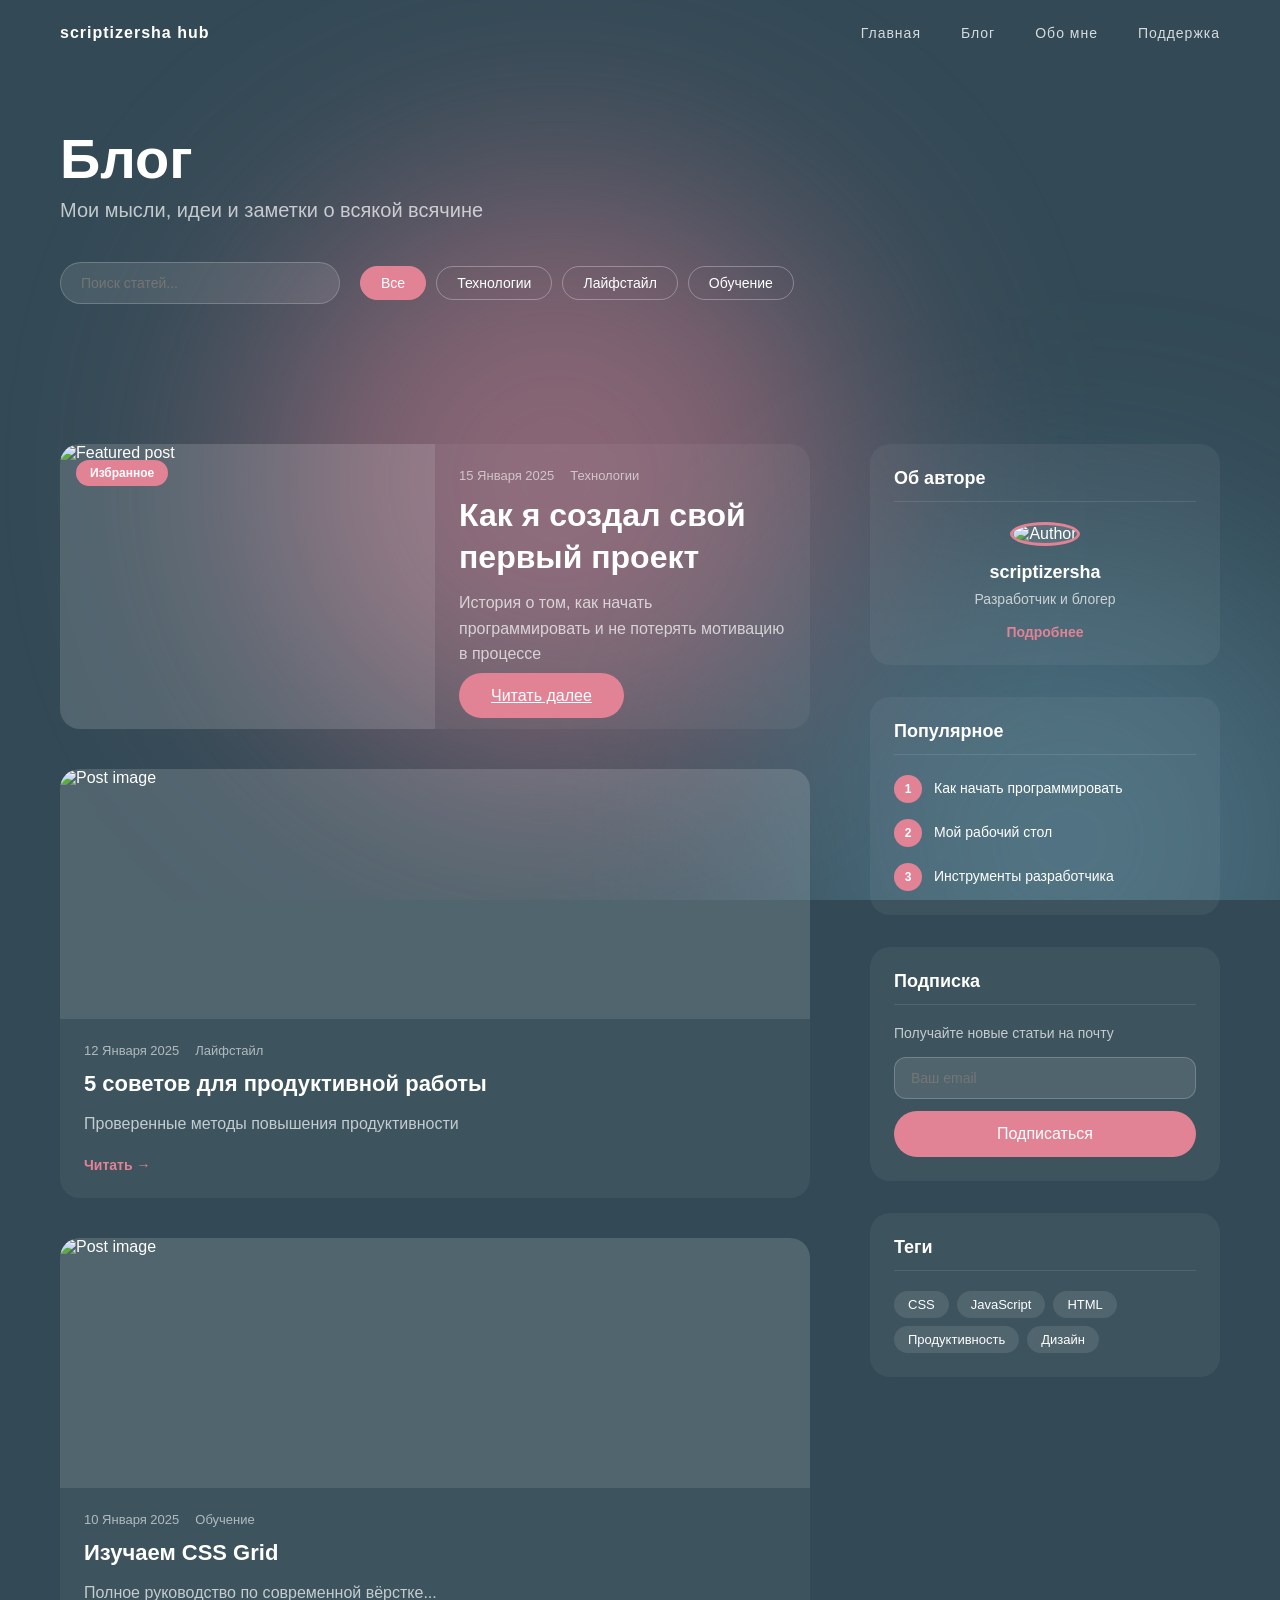
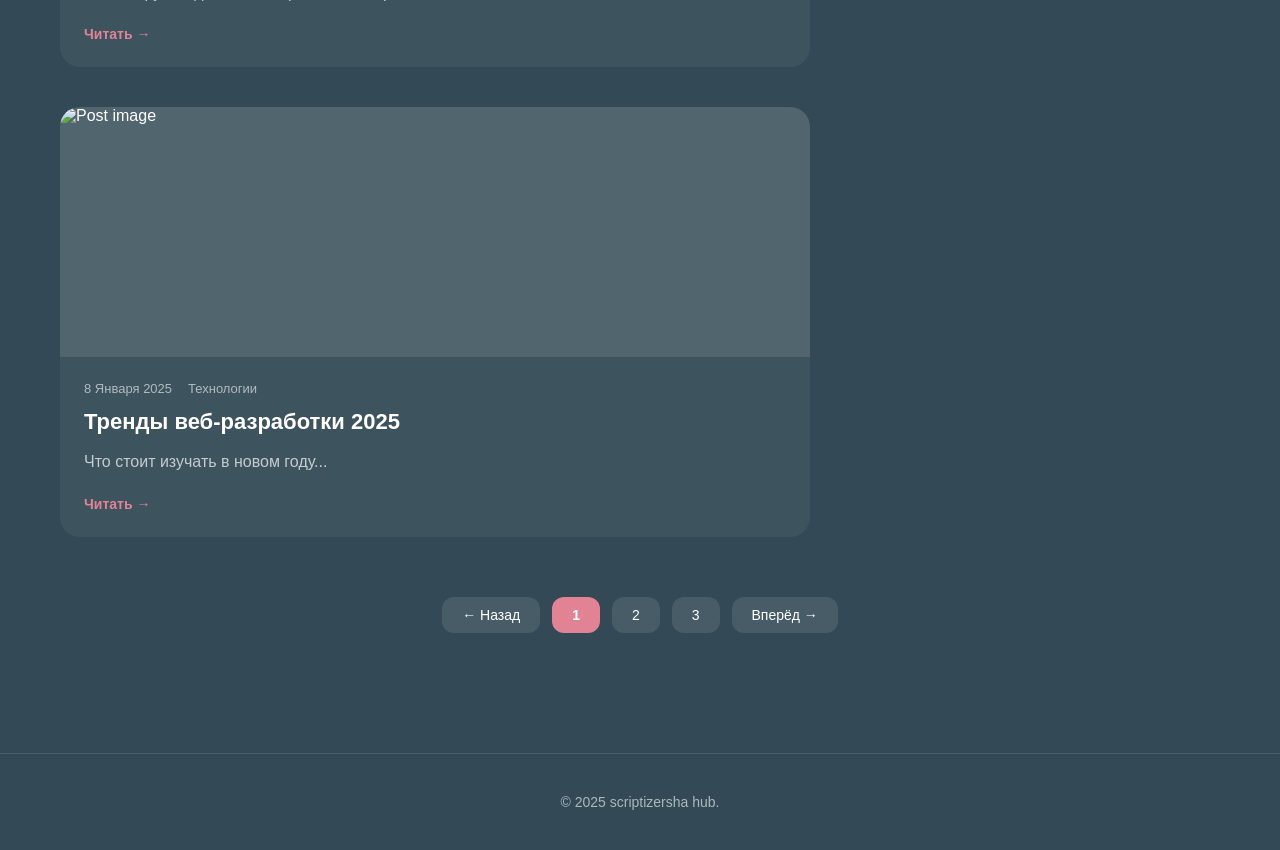
==== blog.html @ 0aa4f82a "Обновил дизайн / добавил блог" ====
<!DOCTYPE html>
<html lang="ru">
<head>
    <meta charset="UTF-8">
    <meta name="viewport" content="width=device-width, initial-scale=1.0">
    <title>Блог | scriptizersha hub</title>
    <link rel="stylesheet" href="styles.css">
    <link rel="stylesheet" href="blog.css"> 
</head>
<body>
    <!-- Фоновые элементы -->
    <div class="bg">
        <div class="blob blob--1"></div>
        <div class="blob blob--2"></div>
    </div>

    <!-- Шапка -->
    <header class="header">
        <div class="container">
            <div class="header__inner">
                <div class="logo">scriptizersha hub</div>
                <nav class="nav">
                    <a href="index.html" class="nav__link">Главная</a>
                    <a href="#blog" class="nav__link">Блог</a>
                    <a href="#about" class="nav__link">Обо мне</a>
                    <a href="#support" class="nav__link">Поддержка</a>
                </nav>
            </div>
        </div>
    </header>

    <!-- Заголовок страницы (верхняя горизонталь F-паттерна) -->
    <section class="blog-header">
        <div class="container">
            <div class="blog-header__inner">
                <h1 class="blog-header__title">Блог</h1>
                <p class="blog-header__subtitle">Мои мысли, идеи и заметки о всякой всячине</p>
                
                <!-- Поиск и фильтры (важные элементы слева) -->
                <div class="blog-filters">
                    <input type="text" class="blog-search" placeholder="Поиск статей...">
                    <div class="blog-categories">
                        <button class="blog-category active">Все</button>
                        <button class="blog-category">Технологии</button>
                        <button class="blog-category">Лайфстайл</button>
                        <button class="blog-category">Обучение</button>
                    </div>
                </div>
            </div>
        </div>
    </section>

    <!-- Основной контент (вертикаль и горизонтали F-паттерна) -->
    <main class="blog-content">
        <div class="container">
            <div class="blog-grid">
                
                <!-- Левая колонка - основной поток (вертикаль F) -->
                <div class="blog-posts">
                    
                    <!-- Featured пост (самый важный - сверху слева) -->
                    <article class="blog-post blog-post--featured">
                        <div class="blog-post__image">
                            <img src="https://via.placeholder.com/800x400" alt="Featured post">
                            <span class="blog-post__tag">Избранное</span>
                        </div>
                        <div class="blog-post__content">
                            <div class="blog-post__meta">
                                <span class="blog-post__date">15 Января 2025</span>
                                <span class="blog-post__category">Технологии</span>
                            </div>
                            <h2 class="blog-post__title">Как я создал свой первый проект</h2>
                            <p class="blog-post__excerpt">История о том, как начать программировать и не потерять мотивацию в процессе</p>
                            <a href="#" class="btn">Читать далее</a>
                        </div>
                    </article>

                    <!-- Обычные посты (горизонтальные сканы F-паттерна) -->
                    <article class="blog-post">
                        <div class="blog-post__image">
                            <img src="https://via.placeholder.com/400x250" alt="Post image">
                        </div>
                        <div class="blog-post__content">
                            <div class="blog-post__meta">
                                <span class="blog-post__date">12 Января 2025</span>
                                <span class="blog-post__category">Лайфстайл</span>
                            </div>
                            <h3 class="blog-post__title">5 советов для продуктивной работы</h3>
                            <p class="blog-post__excerpt">Проверенные методы повышения продуктивности</p>
                            <a href="#" class="blog-post__link">Читать →</a>
                        </div>
                    </article>

                    <article class="blog-post">
                        <div class="blog-post__image">
                            <img src="https://via.placeholder.com/400x250" alt="Post image">
                        </div>
                        <div class="blog-post__content">
                            <div class="blog-post__meta">
                                <span class="blog-post__date">10 Января 2025</span>
                                <span class="blog-post__category">Обучение</span>
                            </div>
                            <h3 class="blog-post__title">Изучаем CSS Grid</h3>
                            <p class="blog-post__excerpt">Полное руководство по современной вёрстке...</p>
                            <a href="#" class="blog-post__link">Читать →</a>
                        </div>
                    </article>

                    <article class="blog-post">
                        <div class="blog-post__image">
                            <img src="https://via.placeholder.com/400x250" alt="Post image">
                        </div>
                        <div class="blog-post__content">
                            <div class="blog-post__meta">
                                <span class="blog-post__date">8 Января 2025</span>
                                <span class="blog-post__category">Технологии</span>
                            </div>
                            <h3 class="blog-post__title">Тренды веб-разработки 2025</h3>
                            <p class="blog-post__excerpt">Что стоит изучать в новом году...</p>
                            <a href="#" class="blog-post__link">Читать →</a>
                        </div>
                    </article>

                </div>

                <!-- Правая колонка - дополнительная информация -->
                <aside class="blog-sidebar">
                    
                    <!-- Профиль автора (важно - сверху справа) -->
                    <div class="sidebar-widget">
                        <h3 class="sidebar-widget__title">Об авторе</h3>
                        <div class="author-card">
                            <img src="https://via.placeholder.com/100" alt="Author" class="author-card__avatar">
                            <h4 class="author-card__name">scriptizersha</h4>
                            <p class="author-card__bio">Разработчик и блогер</p>
                            <a href="#about" class="author-card__link">Подробнее</a>
                        </div>
                    </div>

                    <!-- Популярные посты (второй уровень важности) -->
                    <div class="sidebar-widget">
                        <h3 class="sidebar-widget__title">Популярное</h3>
                        <ul class="popular-posts">
                            <li class="popular-posts__item">
                                <a href="#" class="popular-posts__link">
                                    <span class="popular-posts__number">1</span>
                                    <span class="popular-posts__title">Как начать программировать</span>
                                </a>
                            </li>
                            <li class="popular-posts__item">
                                <a href="#" class="popular-posts__link">
                                    <span class="popular-posts__number">2</span>
                                    <span class="popular-posts__title">Мой рабочий стол</span>
                                </a>
                            </li>
                            <li class="popular-posts__item">
                                <a href="#" class="popular-posts__link">
                                    <span class="popular-posts__number">3</span>
                                    <span class="popular-posts__title">Инструменты разработчика</span>
                                </a>
                            </li>
                        </ul>
                    </div>

                    <!-- Подписка (призыв к действию) -->
                    <div class="sidebar-widget">
                        <h3 class="sidebar-widget__title">Подписка</h3>
                        <p class="sidebar-widget__text">Получайте новые статьи на почту</p>
                        <form class="subscribe-form">
                            <input type="email" placeholder="Ваш email" class="subscribe-form__input">
                            <button type="submit" class="btn btn--full">Подписаться</button>
                        </form>
                    </div>

                    <!-- Теги -->
                    <div class="sidebar-widget">
                        <h3 class="sidebar-widget__title">Теги</h3>
                        <div class="tags">
                            <a href="#" class="tag">CSS</a>
                            <a href="#" class="tag">JavaScript</a>
                            <a href="#" class="tag">HTML</a>
                            <a href="#" class="tag">Продуктивность</a>
                            <a href="#" class="tag">Дизайн</a>
                        </div>
                    </div>

                </aside>
            </div>
        </div>
    </main>

    <!-- Пагинация -->
    <div class="pagination">
        <div class="container">
            <div class="pagination__inner">
                <a href="#" class="pagination__link pagination__link--prev">← Назад</a>
                <span class="pagination__current">1</span>
                <a href="#" class="pagination__link">2</a>
                <a href="#" class="pagination__link">3</a>
                <a href="#" class="pagination__link pagination__link--next">Вперёд →</a>
            </div>
        </div>
    </div>

    <!-- Футер -->
    <footer class="footer">
        <div class="container">
            <div class="footer__inner">
                <p class="footer__text">© 2025 scriptizersha hub.</p>
            </div>
        </div>
    </footer>
</body>
</html>
---- styles.css ----
* {
  margin: 0;
  padding: 0;
  box-sizing: border-box;
}

body {
  font-family: 'PP Object Sans', sans-serif;
  background-color: #334a56;
  color: #ffffff;
}

/* Container */
.container {
  max-width: 1200px;
  margin: 0 auto;
  padding: 0 20px;
}

/* Header */
.header {
  padding: 24px 0;
}

.header__inner {
  display: flex;
  justify-content: space-between;
  align-items: center;
}

.logo {
  font-weight: 600;
  letter-spacing: 1px;
}

.nav {
  display: flex;
  gap: 40px;
}

.nav__link {
  text-decoration: none;
  color: #fff;
  font-size: 14px;
  letter-spacing: 1px;
  opacity: 0.8;
  transition: opacity 0.3s ease;
}

.nav__link:hover {
  opacity: 1;
}

/* Hero */
.hero {
  text-align: center;
  margin-top: 80px;
}

.hero__inner {
  display: flex;
  flex-direction: column;
  align-items: center;
}

.hero__title {
  font-size: 64px;
  font-weight: 600;
  margin-bottom: 16px;
}

.hero__subtitle {
  font-size: 24px;
  opacity: 0.7;
  margin-bottom: 32px;
}

/* Button */
.btn {
  background-color: #e28395;
  border: none;
  padding: 14px 32px;
  border-radius: 999px;
  font-size: 16px;
  color: white;
  cursor: pointer;
  transition: all 0.3s ease;
}

.btn:hover {
  transform: translateY(-2px);
  box-shadow: 0 8px 20px rgba(0, 0, 0, 0.2);
}

.planet {
  margin-top: 60px;
  display: flex;
  justify-content: center;
}

.planet__img {
  width: 690px;
  max-width: 100%;
  height: auto;
}


/* Responsive */
@media (max-width: 768px) {
  .hero__title {
    font-size: 40px;
  }

  .nav {
    gap: 20px;
  }

  .planet-placeholder {
    width: 300px;
    height: 220px;
  }
}

/* Gallery */
.gallery {
  margin-top: 120px;
}

.gallery__item {
  display: flex;
  align-items: center;
  justify-content: space-between;
  gap: 60px;
  margin-bottom: 120px;
}

.gallery__item--reverse {
  flex-direction: row-reverse;
}

.gallery__image img {
  width: 500px;
  max-width: 100%;
  border-radius: 20px;
}

.gallery__content {
  max-width: 400px;
}

.gallery__title {
  font-size: 32px;
  margin-bottom: 12px;
}

.gallery__subtitle {
  font-size: 16px;
  opacity: 0.7;
  line-height: 1.5;
}

/* Фон */
.bg {
  position: fixed;
  inset: 0;
  z-index: -1;
  overflow: hidden;
}

/* Общий стиль blobs */
.blob {
  position: absolute;
  width: 600px;
  height: 600px;
  border-radius: 50%;
  filter: blur(120px);
  opacity: 0.5;
  pointer-events: none;
  transition: transform 0.2s ease-out;
}

/* Цвета */
.blob--1 {
  background: #e28395;
  top: 20%;
  left: 20%;
}

.blob--2 {
  background: #5f8fa3;
  top: 60%;
  left: 60%;
}
---- blog.css ----
/* Blog Header */
.blog-header {
    padding: 60px 0;
    text-align: left;
}

.blog-header__title {
    font-size: 56px;
    font-weight: 600;
    margin-bottom: 8px;
}

.blog-header__subtitle {
    font-size: 20px;
    opacity: 0.7;
    margin-bottom: 40px;
}

/* Filters */
.blog-filters {
    display: flex;
    flex-wrap: wrap;
    gap: 20px;
    align-items: center;
    margin-bottom: 40px;
}

.blog-search {
    background: rgba(255, 255, 255, 0.1);
    border: 1px solid rgba(255, 255, 255, 0.2);
    padding: 12px 20px;
    border-radius: 999px;
    color: #fff;
    font-size: 14px;
    width: 280px;
    outline: none;
    transition: border-color 0.3s ease;
}

.blog-search:focus {
    border-color: #e28395;
}

.blog-categories {
    display: flex;
    gap: 10px;
    flex-wrap: wrap;
}

.blog-category {
    background: transparent;
    border: 1px solid rgba(255, 255, 255, 0.3);
    padding: 8px 20px;
    border-radius: 999px;
    color: #fff;
    font-size: 14px;
    cursor: pointer;
    transition: all 0.3s ease;
}

.blog-category:hover,
.blog-category.active {
    background: #e28395;
    border-color: #e28395;
}

/* Blog Grid */
.blog-grid {
    display: grid;
    grid-template-columns: 1fr 350px;
    gap: 60px;
    margin-top: 40px;
}

/* Blog Posts */
.blog-posts {
    display: flex;
    flex-direction: column;
    gap: 40px;
}

.blog-post {
    background: rgba(255, 255, 255, 0.05);
    border-radius: 20px;
    overflow: hidden;
    transition: transform 0.3s ease, box-shadow 0.3s ease;
}

.blog-post:hover {
    transform: translateX(5px);
    box-shadow: 0 10px 30px rgba(0, 0, 0, 0.2);
}

.blog-post--featured {
    display: grid;
    grid-template-columns: 1fr 1fr;
    gap: 0;
}

.blog-post__image {
    position: relative;
    overflow: hidden;
    min-height: 250px;
    background: rgba(255, 255, 255, 0.1);
}

.blog-post__image img {
    width: 100%;
    height: 100%;
    object-fit: cover;
    transition: transform 0.3s ease;
}

.blog-post:hover .blog-post__image img {
    transform: scale(1.05);
}

.blog-post__tag {
    position: absolute;
    top: 16px;
    left: 16px;
    background: #e28395;
    padding: 6px 14px;
    border-radius: 999px;
    font-size: 12px;
    font-weight: 600;
}

.blog-post__content {
    padding: 24px;
}

.blog-post__meta {
    display: flex;
    gap: 16px;
    margin-bottom: 12px;
    font-size: 13px;
    opacity: 0.6;
}

.blog-post__title {
    font-size: 28px;
    font-weight: 600;
    margin-bottom: 12px;
    line-height: 1.3;
}

.blog-post--featured .blog-post__title {
    font-size: 32px;
}

.blog-post:not(.blog-post--featured) .blog-post__title {
    font-size: 22px;
}

.blog-post__excerpt {
    font-size: 16px;
    opacity: 0.7;
    line-height: 1.6;
    margin-bottom: 20px;
}

.blog-post__link {
    color: #e28395;
    text-decoration: none;
    font-size: 14px;
    font-weight: 600;
    transition: opacity 0.3s ease;
    display: inline-block;
}

.blog-post__link:hover {
    opacity: 1;
}

/* Sidebar */
.blog-sidebar {
    display: flex;
    flex-direction: column;
    gap: 32px;
}

.sidebar-widget {
    background: rgba(255, 255, 255, 0.05);
    padding: 24px;
    border-radius: 20px;
}

.sidebar-widget__title {
    font-size: 18px;
    font-weight: 600;
    margin-bottom: 20px;
    padding-bottom: 12px;
    border-bottom: 1px solid rgba(255, 255, 255, 0.1);
}

.sidebar-widget__text {
    font-size: 14px;
    opacity: 0.7;
    margin-bottom: 16px;
}

/* Author Card */
.author-card {
    text-align: center;
}

.author-card__avatar {
    width: 80px;
    height: 80px;
    border-radius: 50%;
    margin-bottom: 16px;
    border: 3px solid #e28395;
    background: rgba(255, 255, 255, 0.1);
}

.author-card__name {
    font-size: 18px;
    font-weight: 600;
    margin-bottom: 8px;
}

.author-card__bio {
    font-size: 14px;
    opacity: 0.7;
    margin-bottom: 16px;
}

.author-card__link {
    color: #e28395;
    text-decoration: none;
    font-size: 14px;
    font-weight: 600;
}

/* Popular Posts */
.popular-posts {
    list-style: none;
    padding: 0;
    margin: 0;
}

.popular-posts__item {
    margin-bottom: 16px;
}

.popular-posts__item:last-child {
    margin-bottom: 0;
}

.popular-posts__link {
    display: flex;
    align-items: center;
    gap: 12px;
    text-decoration: none;
    color: #fff;
    transition: opacity 0.3s ease;
}

.popular-posts__link:hover {
    opacity: 0.8;
}

.popular-posts__number {
    background: #e28395;
    width: 28px;
    height: 28px;
    border-radius: 50%;
    display: flex;
    align-items: center;
    justify-content: center;
    font-size: 12px;
    font-weight: 600;
    flex-shrink: 0;
}

.popular-posts__title {
    font-size: 14px;
    line-height: 1.4;
}

/* Subscribe Form */
.subscribe-form {
    display: flex;
    flex-direction: column;
    gap: 12px;
}

.subscribe-form__input {
    background: rgba(255, 255, 255, 0.1);
    border: 1px solid rgba(255, 255, 255, 0.2);
    padding: 12px 16px;
    border-radius: 12px;
    color: #fff;
    font-size: 14px;
    outline: none;
    transition: border-color 0.3s ease;
    width: 100%;
}

.subscribe-form__input:focus {
    border-color: #e28395;
}

/* Tags */
.tags {
    display: flex;
    flex-wrap: wrap;
    gap: 8px;
}

.tag {
    background: rgba(255, 255, 255, 0.1);
    padding: 6px 14px;
    border-radius: 999px;
    font-size: 13px;
    color: #fff;
    text-decoration: none;
    transition: all 0.3s ease;
    display: inline-block;
}

.tag:hover {
    background: #e28395;
}

/* Pagination */
.pagination {
    padding: 60px 0;
}

.pagination__inner {
    display: flex;
    justify-content: center;
    align-items: center;
    gap: 12px;
}

.pagination__link {
    background: rgba(255, 255, 255, 0.1);
    padding: 10px 20px;
    border-radius: 12px;
    color: #fff;
    text-decoration: none;
    font-size: 14px;
    transition: all 0.3s ease;
    display: inline-block;
}

.pagination__link:hover {
    background: #e28395;
}

.pagination__current {
    background: #e28395;
    padding: 10px 20px;
    border-radius: 12px;
    font-size: 14px;
    font-weight: 600;
}

/* Footer */
.footer {
    padding: 40px 0;
    border-top: 1px solid rgba(255, 255, 255, 0.1);
    margin-top: 60px;
}

.footer__inner {
    text-align: center;
}

.footer__text {
    font-size: 14px;
    opacity: 0.6;
}

/* Responsive */
@media (max-width: 992px) {
    .blog-grid {
        grid-template-columns: 1fr;
    }
    
    .blog-sidebar {
        order: -1;
    }
    
    .blog-post--featured {
        grid-template-columns: 1fr;
    }
    
    .blog-header__title {
        font-size: 40px;
    }
}

@media (max-width: 768px) {
    .blog-filters {
        flex-direction: column;
        align-items: stretch;
    }
    
    .blog-search {
        width: 100%;
    }
    
    .blog-categories {
        justify-content: center;
    }
    
    .blog-header {
        padding: 40px 0;
    }
    
    .blog-post__title {
        font-size: 22px;
    }
    
    .blog-post--featured .blog-post__title {
        font-size: 26px;
    }
}
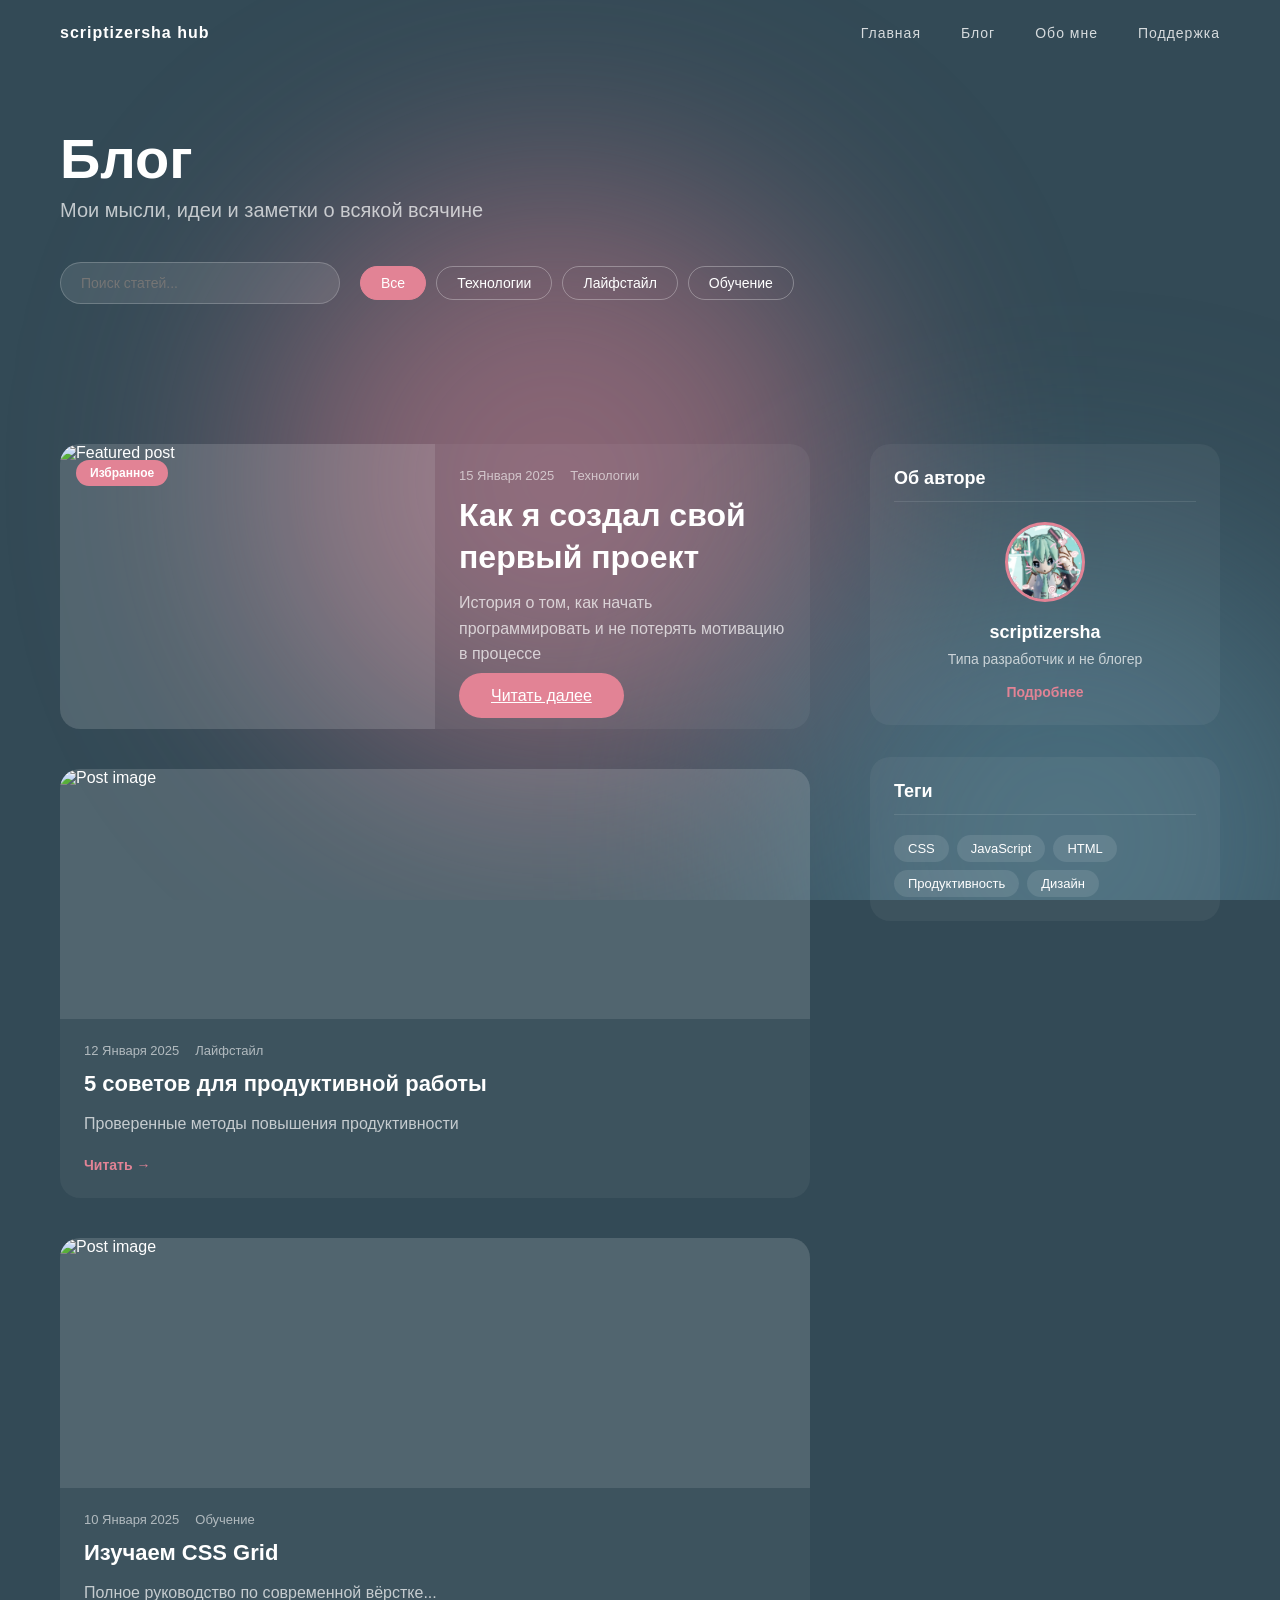
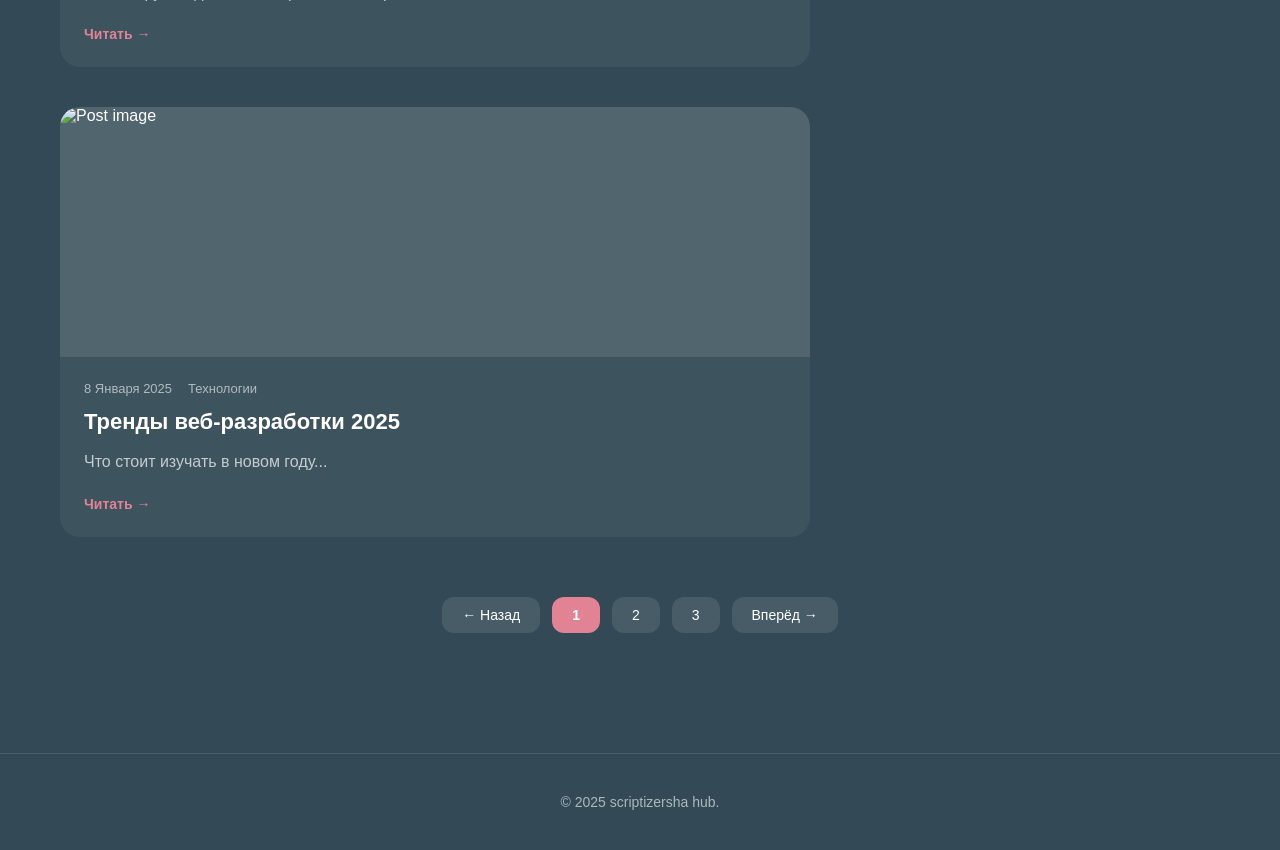
==== commit dc76cd84: "Добавил мику, поправил страницу блога" ====
--- a/blog.html
+++ b/blog.html
@@ -130,39 +130,17 @@
                     <div class="sidebar-widget">
                         <h3 class="sidebar-widget__title">Об авторе</h3>
                         <div class="author-card">
-                            <img src="https://via.placeholder.com/100" alt="Author" class="author-card__avatar">
+                            <img src="images/miku1.jpg" alt="Author" class="author-card__avatar">
                             <h4 class="author-card__name">scriptizersha</h4>
-                            <p class="author-card__bio">Разработчик и блогер</p>
+                            <p class="author-card__bio">Типа разработчик и не блогер</p>
                             <a href="#about" class="author-card__link">Подробнее</a>
                         </div>
                     </div>
 
                     <!-- Популярные посты (второй уровень важности) -->
-                    <div class="sidebar-widget">
-                        <h3 class="sidebar-widget__title">Популярное</h3>
-                        <ul class="popular-posts">
-                            <li class="popular-posts__item">
-                                <a href="#" class="popular-posts__link">
-                                    <span class="popular-posts__number">1</span>
-                                    <span class="popular-posts__title">Как начать программировать</span>
-                                </a>
-                            </li>
-                            <li class="popular-posts__item">
-                                <a href="#" class="popular-posts__link">
-                                    <span class="popular-posts__number">2</span>
-                                    <span class="popular-posts__title">Мой рабочий стол</span>
-                                </a>
-                            </li>
-                            <li class="popular-posts__item">
-                                <a href="#" class="popular-posts__link">
-                                    <span class="popular-posts__number">3</span>
-                                    <span class="popular-posts__title">Инструменты разработчика</span>
-                                </a>
-                            </li>
-                        </ul>
-                    </div>
+                    
 
-                    <!-- Подписка (призыв к действию) -->
+                    <!-- Подписка (призыв к действию) 
                     <div class="sidebar-widget">
                         <h3 class="sidebar-widget__title">Подписка</h3>
                         <p class="sidebar-widget__text">Получайте новые статьи на почту</p>
@@ -170,7 +148,7 @@
                             <input type="email" placeholder="Ваш email" class="subscribe-form__input">
                             <button type="submit" class="btn btn--full">Подписаться</button>
                         </form>
-                    </div>
+                    </div>-->
 
                     <!-- Теги -->
                     <div class="sidebar-widget">
--- a/styles.css
+++ b/styles.css
@@ -190,4 +190,18 @@
   background: #5f8fa3;
   top: 60%;
   left: 60%;
+}
+
+/* Изображение в hero секции */
+.hero__image {
+    margin-top: 40px;
+    display: flex;
+    justify-content: center;
+}
+
+.hero__image img {
+    max-width: 100%;
+    width: 200px; /* или любой другой размер */
+    height: auto;
+    border-radius: 20px; /* скругление углов, если нужно */
 }
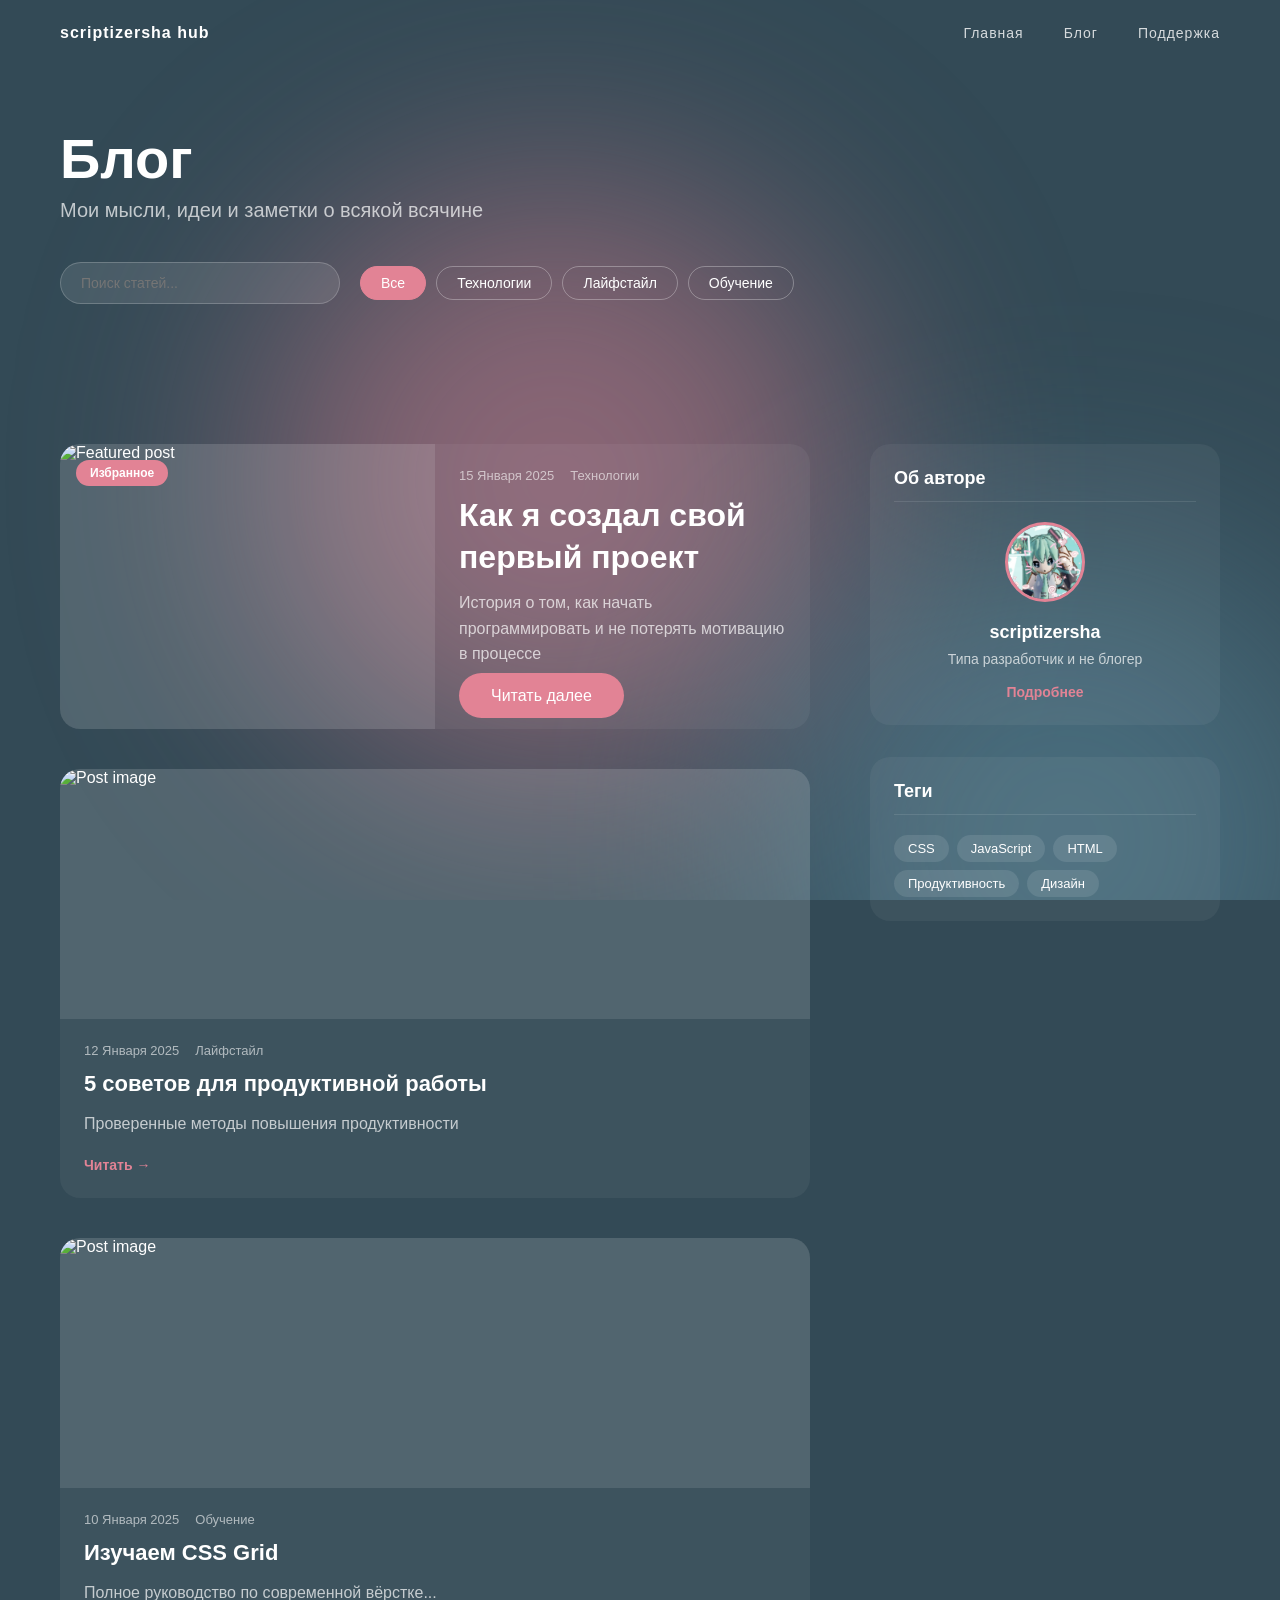
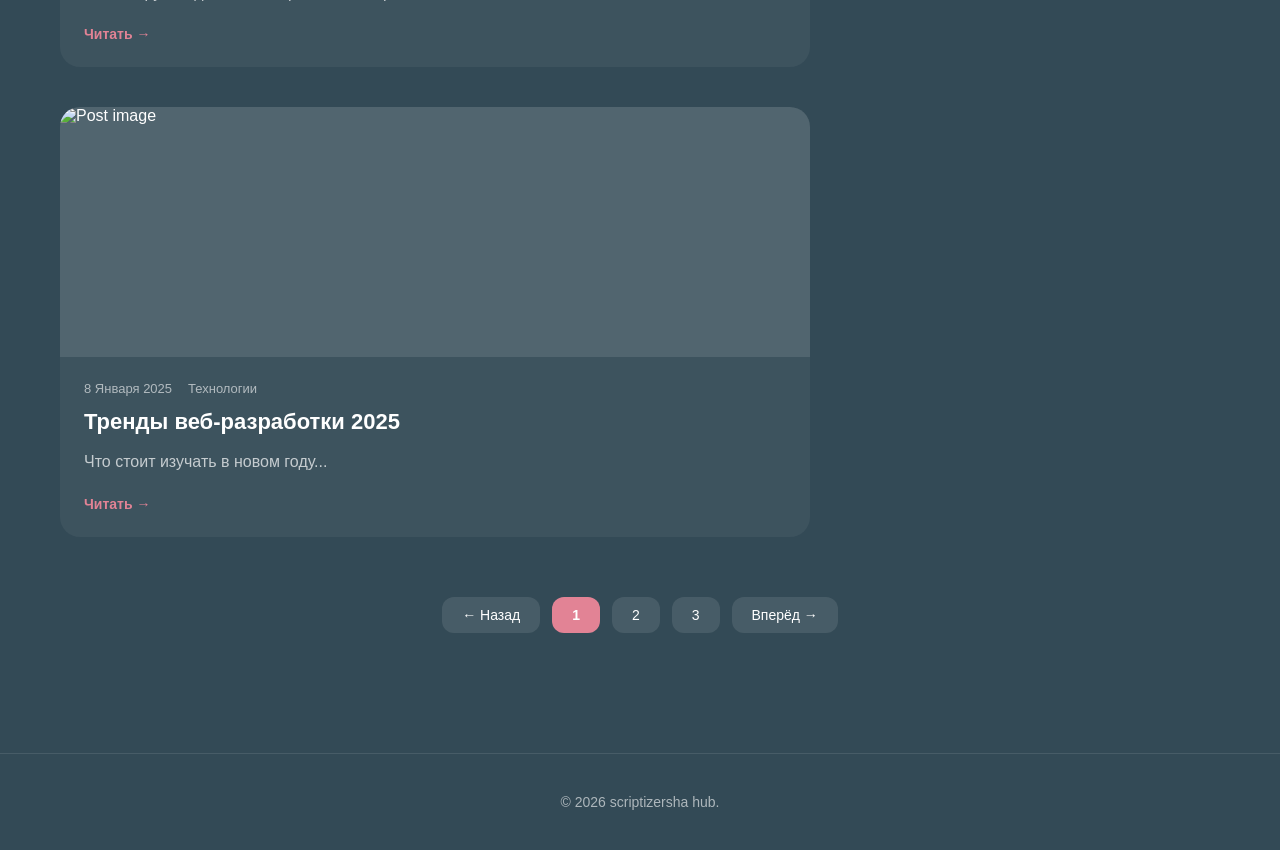
==== commit 3b0c794c: "Добвил страницу поддержки, все еще в процессе создания блога" ====
--- a/blog.html
+++ b/blog.html
@@ -18,12 +18,11 @@
     <header class="header">
         <div class="container">
             <div class="header__inner">
-                <div class="logo">scriptizersha hub</div>
+                <a href="index.html" class="logo">scriptizersha hub</a>
                 <nav class="nav">
                     <a href="index.html" class="nav__link">Главная</a>
-                    <a href="#blog" class="nav__link">Блог</a>
-                    <a href="#about" class="nav__link">Обо мне</a>
-                    <a href="#support" class="nav__link">Поддержка</a>
+                    <a href="blog.html" class="nav__link">Блог</a>
+                    <a href="support.html" class="nav__link">Поддержка</a>
                 </nav>
             </div>
         </div>
@@ -184,7 +183,7 @@
     <footer class="footer">
         <div class="container">
             <div class="footer__inner">
-                <p class="footer__text">© 2025 scriptizersha hub.</p>
+                <p class="footer__text">© 2026 scriptizersha hub.</p>
             </div>
         </div>
     </footer>
--- a/styles.css
+++ b/styles.css
@@ -85,6 +85,7 @@
   color: white;
   cursor: pointer;
   transition: all 0.3s ease;
+  text-decoration: none;
 }
 
 .btn:hover {
@@ -203,5 +204,19 @@
     max-width: 100%;
     width: 200px; /* или любой другой размер */
     height: auto;
+ 
     border-radius: 20px; /* скругление углов, если нужно */
+}
+
+.logo {
+    font-weight: 600;
+    letter-spacing: 1px;
+    text-decoration: none; /* Убираем подчёркивание */
+    color: #fff; /* Цвет текста */
+    cursor: pointer; /* Курсор-указатель */
+    transition: opacity 0.3s ease; /* Плавный эффект */
+}
+
+.logo:hover {
+    opacity: 0.8; /* Эффект при наведении */
 }
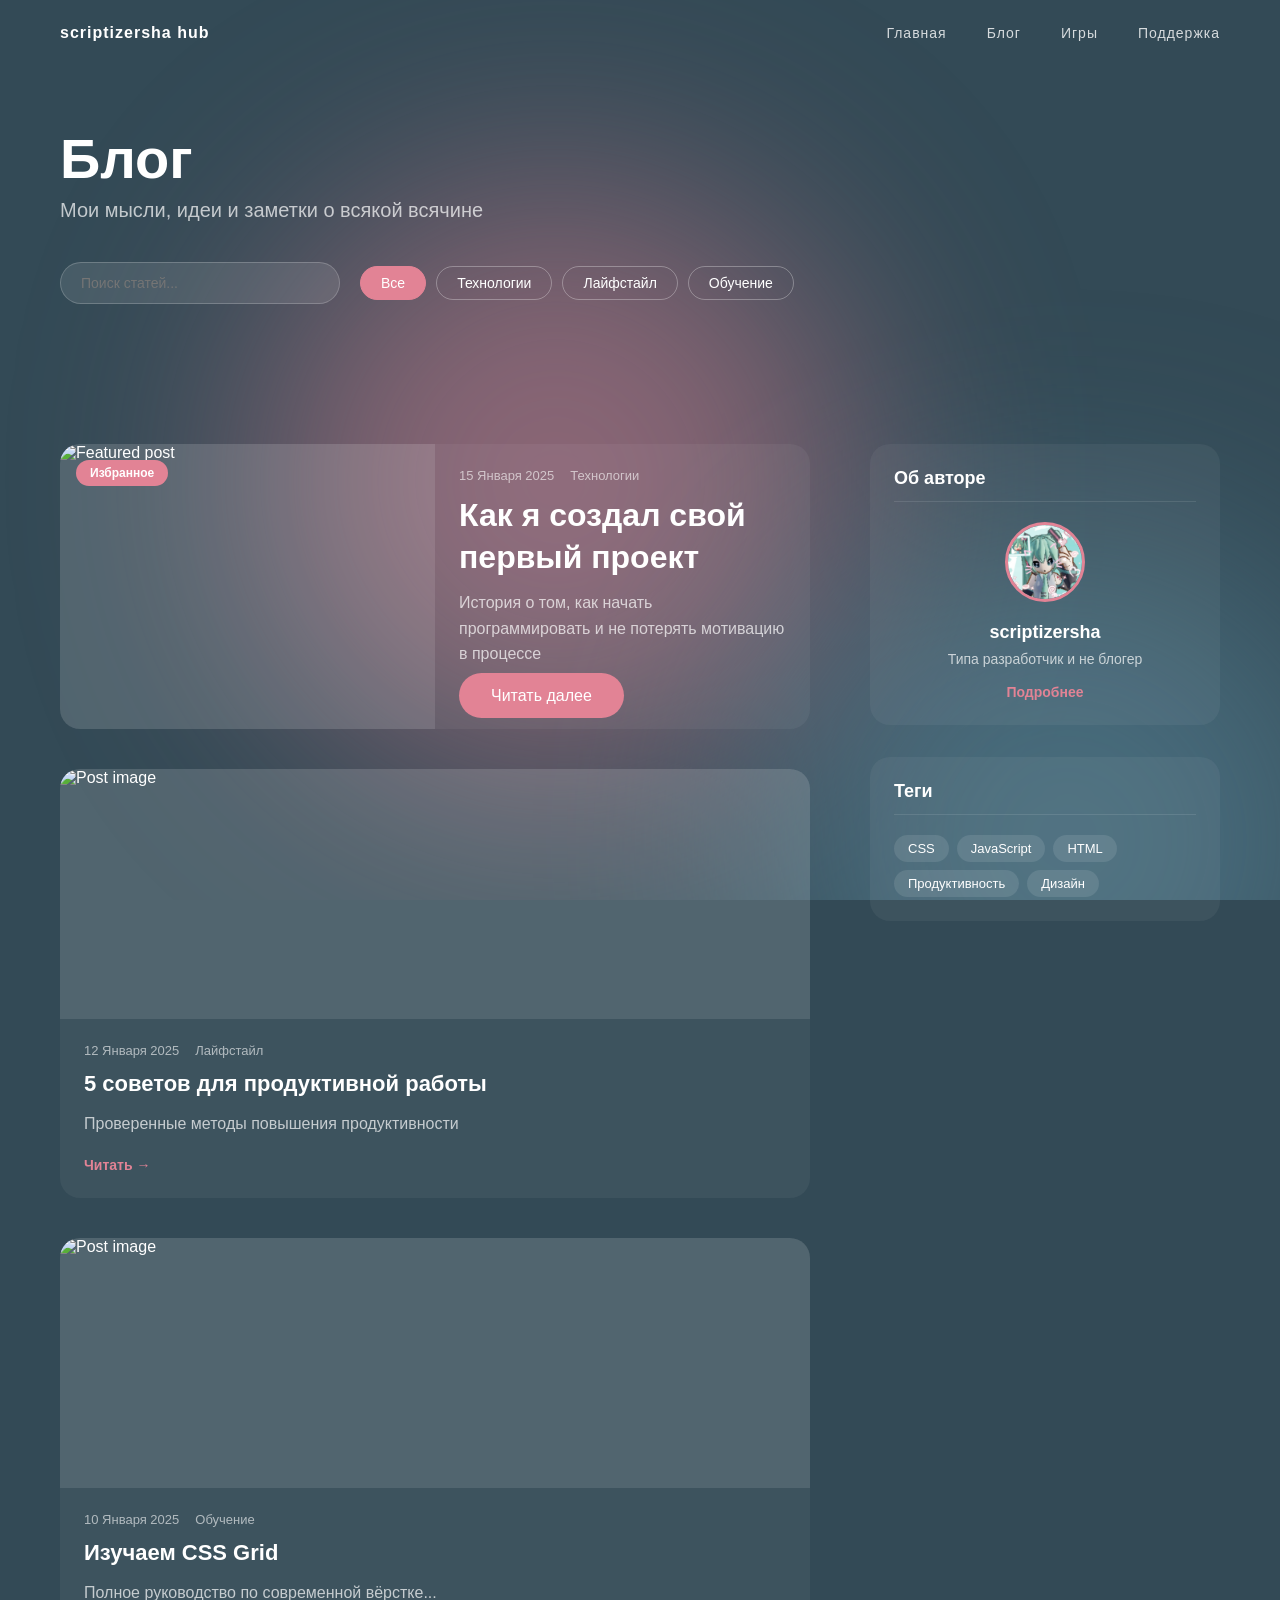
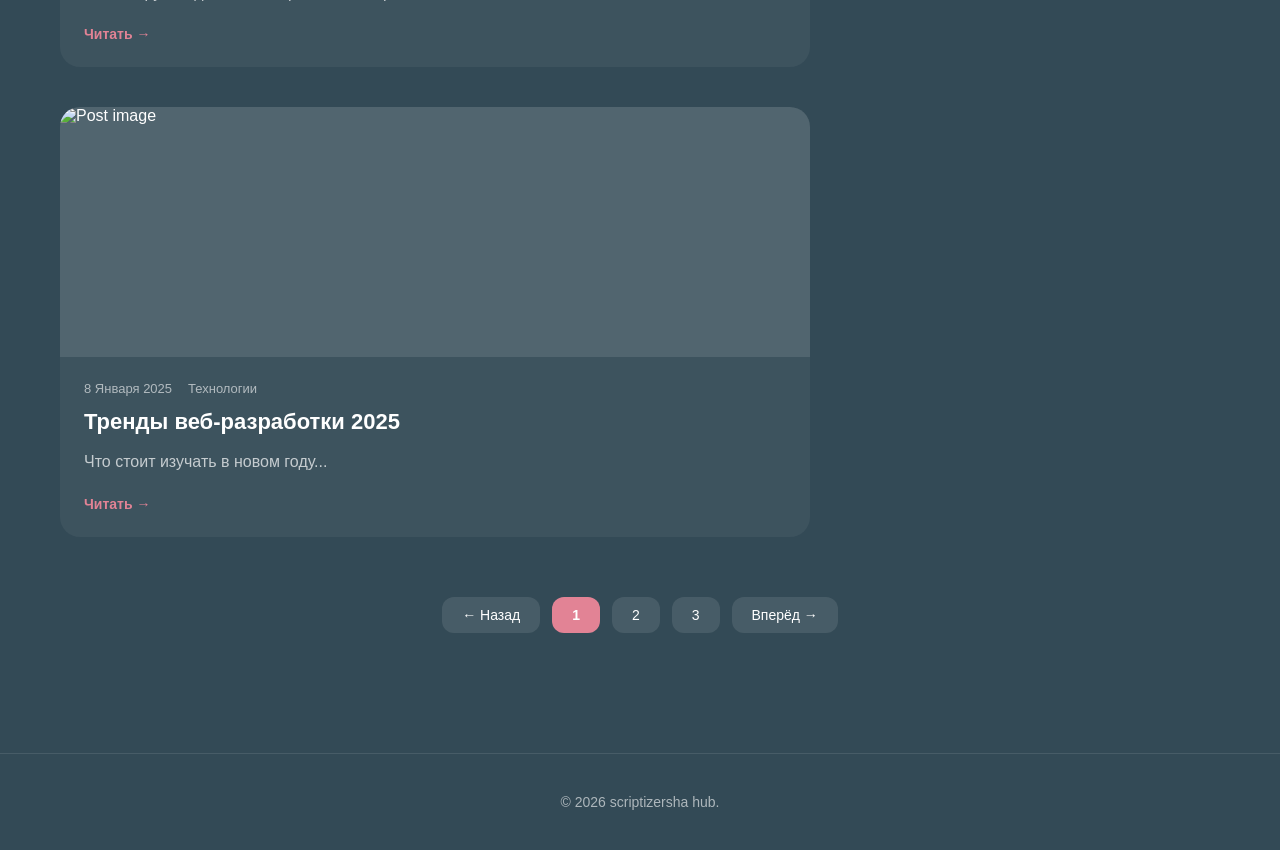
==== commit 77a1114f: "Добавил мини игры" ====
--- a/blog.html
+++ b/blog.html
@@ -22,6 +22,7 @@
                 <nav class="nav">
                     <a href="index.html" class="nav__link">Главная</a>
                     <a href="blog.html" class="nav__link">Блог</a>
+                    <a href="games.html" class="nav__link">Игры</a>
                     <a href="support.html" class="nav__link">Поддержка</a>
                 </nav>
             </div>
@@ -187,5 +188,19 @@
             </div>
         </div>
     </footer>
+
+    <script>
+        const blob1 = document.querySelector('.blob--1');
+        const blob2 = document.querySelector('.blob--2');
+
+        document.addEventListener('mousemove', (e) => {
+        const x = e.clientX / window.innerWidth;
+        const y = e.clientY / window.innerHeight;
+
+        // движение с разной скоростью (параллакс)
+        blob1.style.transform = `translate(${x * 500}px, ${y * 500}px)`;
+        blob2.style.transform = `translate(${x * -500}px, ${y * -500}px)`;
+        });
+    </script>
 </body>
 </html>
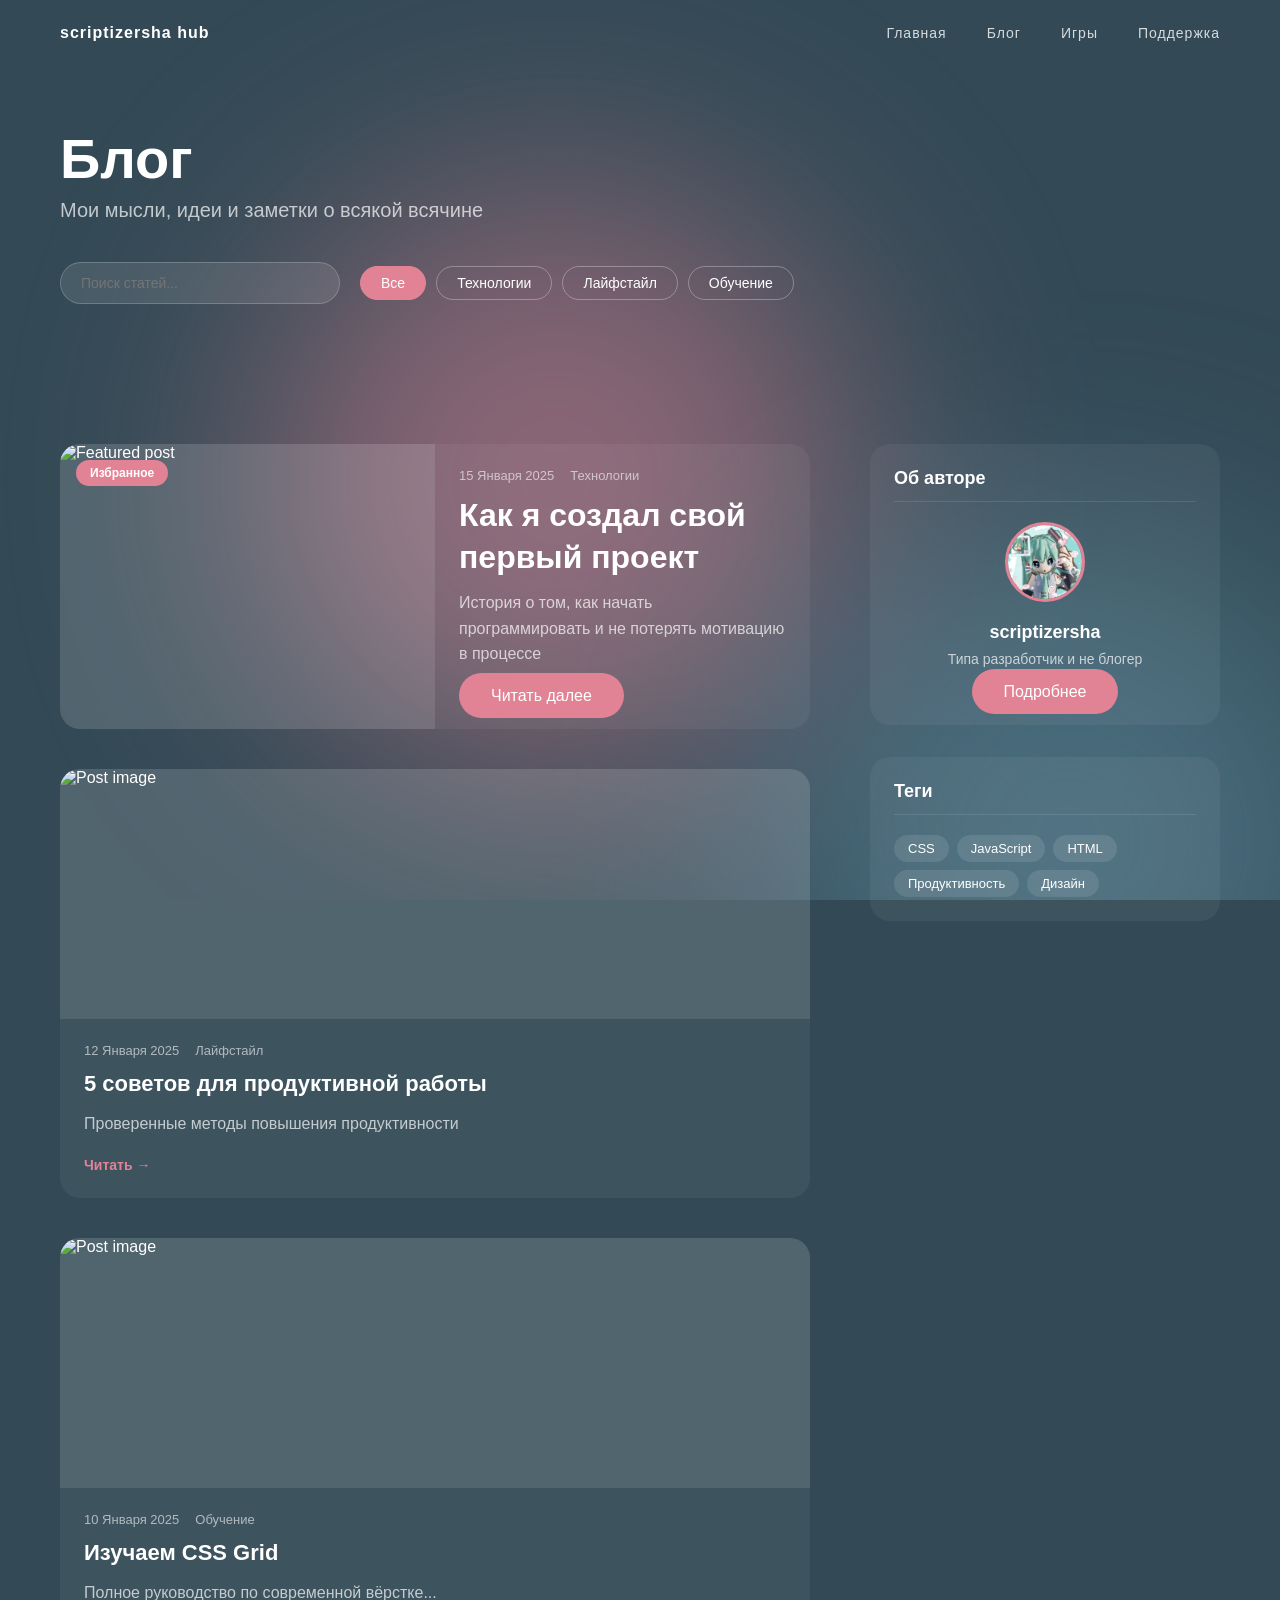
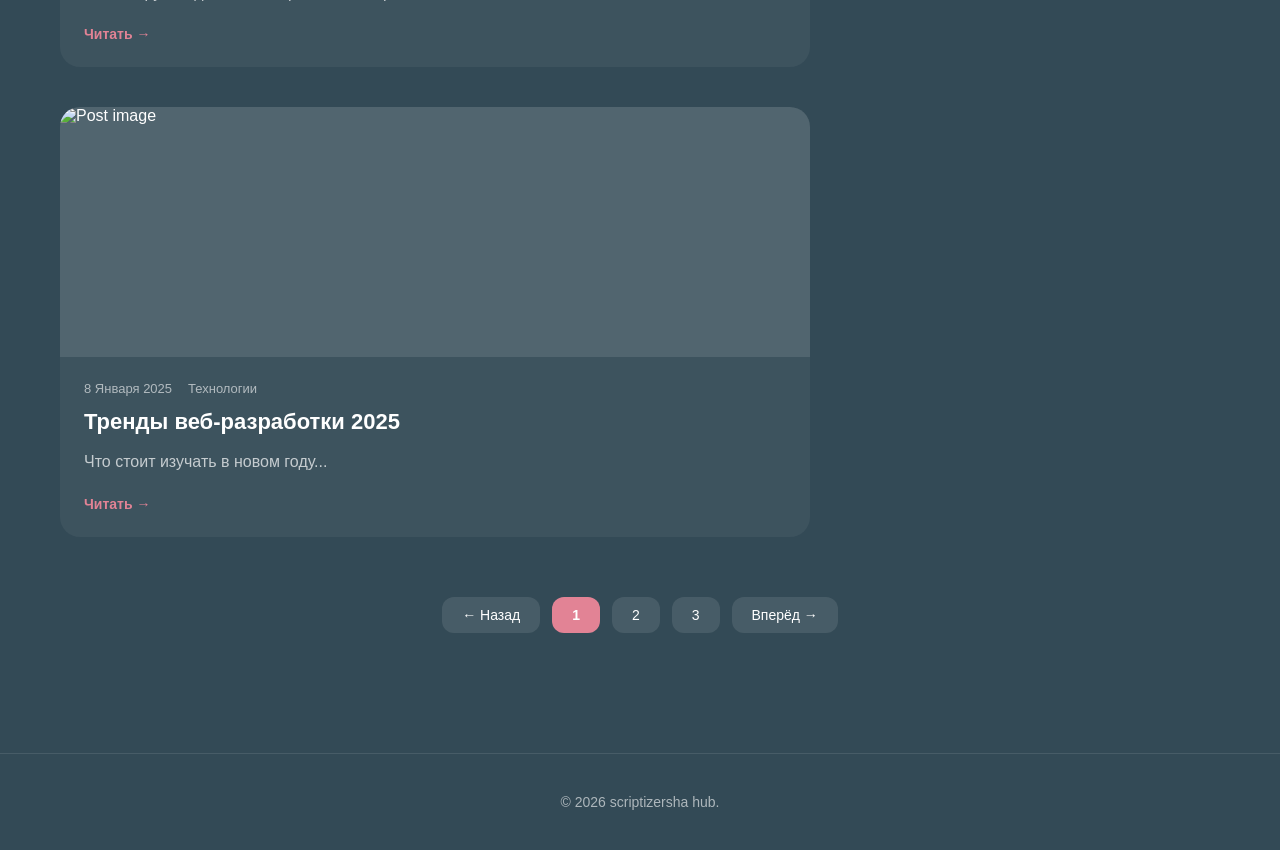
==== commit 451b6278: "Добавил модалку подробнее о пользователе" ====
--- a/blog.html
+++ b/blog.html
@@ -133,7 +133,7 @@
                             <img src="images/miku1.jpg" alt="Author" class="author-card__avatar">
                             <h4 class="author-card__name">scriptizersha</h4>
                             <p class="author-card__bio">Типа разработчик и не блогер</p>
-                            <a href="#about" class="author-card__link">Подробнее</a>
+                            <a href="#" class="btn" data-modal="about">Подробнее</a>
                         </div>
                     </div>
 
@@ -202,5 +202,69 @@
         blob2.style.transform = `translate(${x * -500}px, ${y * -500}px)`;
         });
     </script>
+
+    <!-- Модальное окно "Об авторе" -->
+    <div class="about-modal" id="aboutModal">
+        <div class="about-modal__overlay"></div>
+        <div class="about-modal__content">
+            <button class="about-modal__close" aria-label="Закрыть">&times;</button>
+            
+            <div class="about-modal__avatar">
+                <img src="images/miku1.jpg" alt="scriptizersha">
+            </div>
+            
+            <h2 class="about-modal__title">scriptizersha</h2>
+            <p class="about-modal__subtitle">Разработчик и блогер</p>
+            
+            <div class="about-modal__description">
+                <p>Привет! Я создаю веб-проекты, пишу код и делюсь своими знаниями. Увлекаюсь астрофотографией и постоянно изучаю что-то новое.</p>
+                <p>Здесь ты найдёшь мои мысли, идеи и заметки о всякой всячине.</p>
+            </div>
+            
+            <div class="about-modal__socials">
+                <a href="https://t.me/javascriptizersha" target="_blank" class="social-link">Telegram</a>
+                <!-- <a href="https://youtube.com/@your_channel" target="_blank" class="social-link">YouTube</a>-->
+            </div>
+        </div>
+    </div>
+
+    <script>
+document.addEventListener('DOMContentLoaded', () => {
+    const aboutModal = document.getElementById('aboutModal');
+    const openButtons = document.querySelectorAll('[data-modal="about"]');
+    const closeButton = aboutModal?.querySelector('.about-modal__close');
+    const overlay = aboutModal?.querySelector('.about-modal__overlay');
+
+    function openModal() {
+        if (aboutModal) {
+            aboutModal.classList.add('is-open');
+            document.body.style.overflow = 'hidden';
+        }
+    }
+
+    function closeModal() {
+        if (aboutModal) {
+            aboutModal.classList.remove('is-open');
+            document.body.style.overflow = '';
+        }
+    }
+
+    openButtons.forEach(button => {
+        button.addEventListener('click', (e) => {
+            e.preventDefault();
+            openModal();
+        });
+    });
+
+    if (closeButton) closeButton.addEventListener('click', closeModal);
+    if (overlay) overlay.addEventListener('click', closeModal);
+    
+    document.addEventListener('keydown', (e) => {
+        if (e.key === 'Escape' && aboutModal?.classList.contains('is-open')) {
+            closeModal();
+        }
+    });
+});
+</script>
 </body>
 </html>
--- a/styles.css
+++ b/styles.css
@@ -219,4 +219,184 @@
 
 .logo:hover {
     opacity: 0.8; /* Эффект при наведении */
+}
+
+/* About Modal */
+.about-modal {
+    position: fixed;
+    top: 0;
+    left: 0;
+    width: 100%;
+    height: 100%;
+    z-index: 10000;
+    display: flex;
+    align-items: center;
+    justify-content: center;
+    opacity: 0;
+    visibility: hidden;
+    transition: all 0.3s ease;
+}
+
+.about-modal.is-open {
+    opacity: 1;
+    visibility: visible;
+}
+
+.about-modal__overlay {
+    position: absolute;
+    top: 0;
+    left: 0;
+    width: 100%;
+    height: 100%;
+    background: rgba(0, 0, 0, 0.7);
+    backdrop-filter: blur(4px);
+}
+
+.about-modal__content {
+    position: relative;
+    background: rgba(51, 74, 86, 0.95);
+    padding: 48px;
+    border-radius: 24px;
+    max-width: 480px;
+    width: 90%;
+    text-align: center;
+    transform: scale(0.9) translateY(20px);
+    transition: all 0.3s ease;
+    border: 1px solid rgba(226, 131, 149, 0.3);
+    box-shadow: 0 20px 60px rgba(0, 0, 0, 0.3);
+}
+
+.about-modal.is-open .about-modal__content {
+    transform: scale(1) translateY(0);
+}
+
+.about-modal__close {
+    position: absolute;
+    top: 16px;
+    right: 16px;
+    background: transparent;
+    border: none;
+    color: #fff;
+    font-size: 32px;
+    cursor: pointer;
+    opacity: 0.6;
+    transition: opacity 0.3s ease;
+    width: 40px;
+    height: 40px;
+    display: flex;
+    align-items: center;
+    justify-content: center;
+    border-radius: 50%;
+}
+
+.about-modal__close:hover {
+    opacity: 1;
+    background: rgba(255, 255, 255, 0.1);
+}
+
+.about-modal__avatar {
+    width: 120px;
+    height: 120px;
+    margin: 0 auto 24px;
+    border-radius: 50%;
+    border: 3px solid #e28395;
+    padding: 4px;
+    overflow: hidden;
+}
+
+.about-modal__avatar img {
+    width: 100%;
+    height: 100%;
+    object-fit: cover;
+    border-radius: 50%;
+}
+
+.about-modal__title {
+    font-size: 28px;
+    font-weight: 600;
+    margin-bottom: 8px;
+    color: #fff;
+}
+
+.about-modal__subtitle {
+    font-size: 16px;
+    opacity: 0.7;
+    margin-bottom: 24px;
+    color: #fff;
+}
+
+.about-modal__description {
+    margin-bottom: 32px;
+}
+
+.about-modal__description p {
+    font-size: 15px;
+    line-height: 1.6;
+    opacity: 0.8;
+    margin-bottom: 12px;
+}
+
+.about-modal__description p:last-child {
+    margin-bottom: 0;
+}
+
+.about-modal__socials {
+    display: flex;
+    flex-direction: column;
+    gap: 12px;
+}
+
+.social-link {
+    display: flex;
+    align-items: center;
+    gap: 12px;
+    padding: 14px 24px;
+    background: rgba(255, 255, 255, 0.05);
+    border-radius: 12px;
+    text-decoration: none;
+    color: #fff;
+    font-size: 15px;
+    transition: all 0.3s ease;
+    border: 1px solid rgba(255, 255, 255, 0.1);
+}
+
+.social-link:hover {
+    transform: translateY(-2px);
+    background: rgba(255, 255, 255, 0.1);
+    border-color: #e28395;
+}
+
+.social-link svg {
+    flex-shrink: 0;
+}
+
+.social-link--telegram:hover {
+    background: rgba(0, 136, 204, 0.2);
+    border-color: #0088cc;
+}
+
+.social-link--youtube:hover {
+    background: rgba(255, 0, 0, 0.2);
+    border-color: #ff0000;
+}
+
+.social-link--vk:hover {
+    background: rgba(0, 119, 255, 0.2);
+    border-color: #0077ff;
+}
+
+/* Responsive */
+@media (max-width: 768px) {
+    .about-modal__content {
+        padding: 32px 24px;
+    }
+    
+    .about-modal__title {
+        font-size: 24px;
+    }
+    
+    .about-modal__avatar {
+        width: 100px;
+        height: 100px;
+    }
 }
--- a/blog.css
+++ b/blog.css
@@ -419,4 +419,138 @@
     .blog-post--featured .blog-post__title {
         font-size: 26px;
     }
+}
+/* About Modal */
+.about-modal {
+    position: fixed;
+    top: 0;
+    left: 0;
+    width: 100%;
+    height: 100%;
+    z-index: 10000;
+    display: flex;
+    align-items: center;
+    justify-content: center;
+    opacity: 0;
+    visibility: hidden;
+    transition: all 0.3s ease;
+}
+
+.about-modal.is-open {
+    opacity: 1;
+    visibility: visible;
+}
+
+.about-modal__overlay {
+    position: absolute;
+    top: 0;
+    left: 0;
+    width: 100%;
+    height: 100%;
+    background: rgba(0, 0, 0, 0.7);
+    backdrop-filter: blur(4px);
+}
+
+.about-modal__content {
+    position: relative;
+    background: rgba(51, 74, 86, 0.98);
+    padding: 48px;
+    border-radius: 24px;
+    max-width: 480px;
+    width: 90%;
+    text-align: center;
+    transform: scale(0.9) translateY(20px);
+    transition: all 0.3s ease;
+    border: 1px solid rgba(226, 131, 149, 0.3);
+}
+
+.about-modal.is-open .about-modal__content {
+    transform: scale(1) translateY(0);
+}
+
+.about-modal__close {
+    position: absolute;
+    top: 16px;
+    right: 16px;
+    background: transparent;
+    border: none;
+    color: #fff;
+    font-size: 32px;
+    cursor: pointer;
+    opacity: 0.6;
+    transition: opacity 0.3s ease;
+    width: 40px;
+    height: 40px;
+    border-radius: 50%;
+}
+
+.about-modal__close:hover {
+    opacity: 1;
+    background: rgba(255, 255, 255, 0.1);
+}
+
+.about-modal__avatar {
+    width: 120px;
+    height: 120px;
+    margin: 0 auto 24px;
+    border-radius: 50%;
+    border: 3px solid #e28395;
+    padding: 4px;
+    overflow: hidden;
+}
+
+.about-modal__avatar img {
+    width: 100%;
+    height: 100%;
+    object-fit: cover;
+    border-radius: 50%;
+}
+
+.about-modal__title {
+    font-size: 28px;
+    font-weight: 600;
+    margin-bottom: 8px;
+}
+
+.about-modal__subtitle {
+    font-size: 16px;
+    opacity: 0.7;
+    margin-bottom: 24px;
+}
+
+.about-modal__description {
+    margin-bottom: 32px;
+}
+
+.about-modal__description p {
+    font-size: 15px;
+    line-height: 1.6;
+    opacity: 0.8;
+    margin-bottom: 12px;
+}
+
+.about-modal__socials {
+    display: flex;
+    flex-direction: column;
+    gap: 12px;
+}
+
+.social-link {
+    display: flex;
+    align-items: center;
+    justify-content: center;
+    padding: 14px 24px;
+    background: rgba(255, 255, 255, 0.05);
+    border-radius: 12px;
+    text-decoration: none;
+    color: #fff;
+    font-size: 15px;
+    transition: all 0.3s ease;
+    border: 1px solid rgba(255, 255, 255, 0.1);
+}
+
+.social-link:hover {
+    transform: translateY(-2px);
+    background: rgba(255, 255, 255, 0.1);
+    border-color: #e28395;
 }
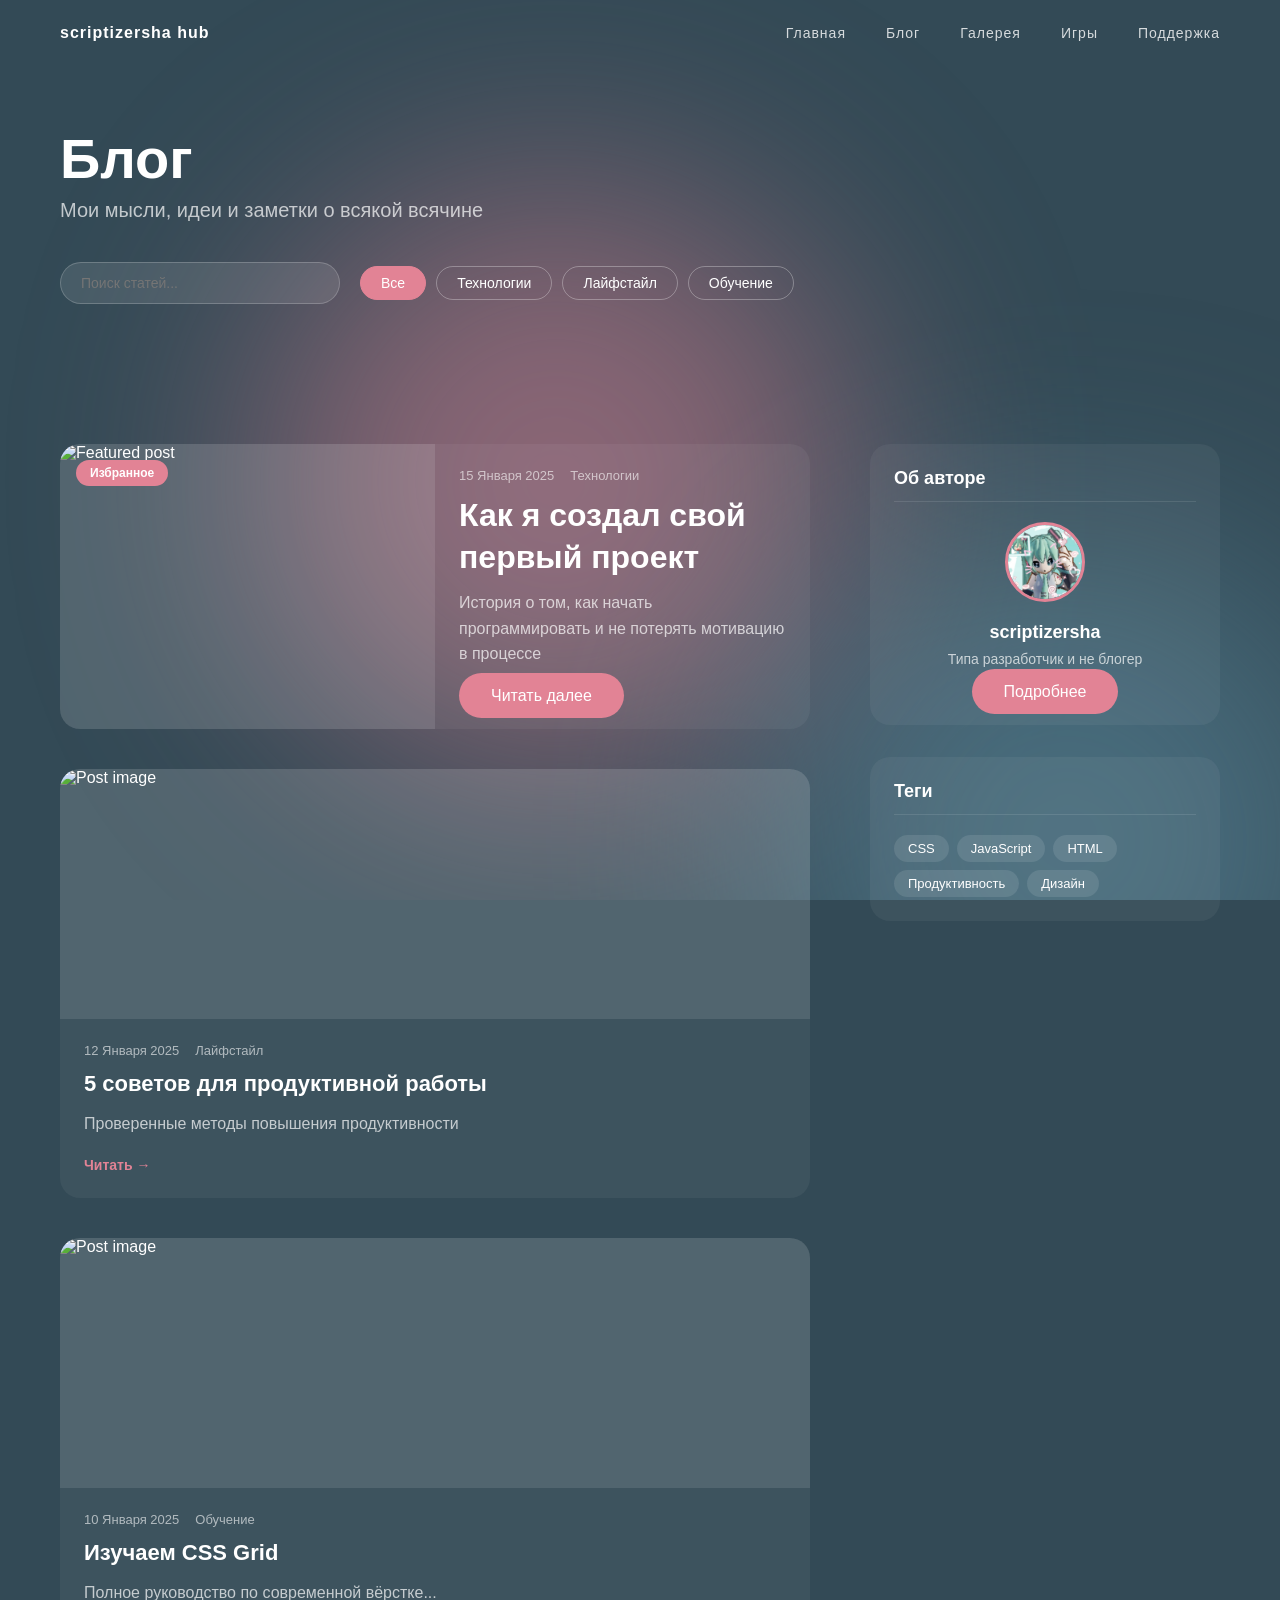
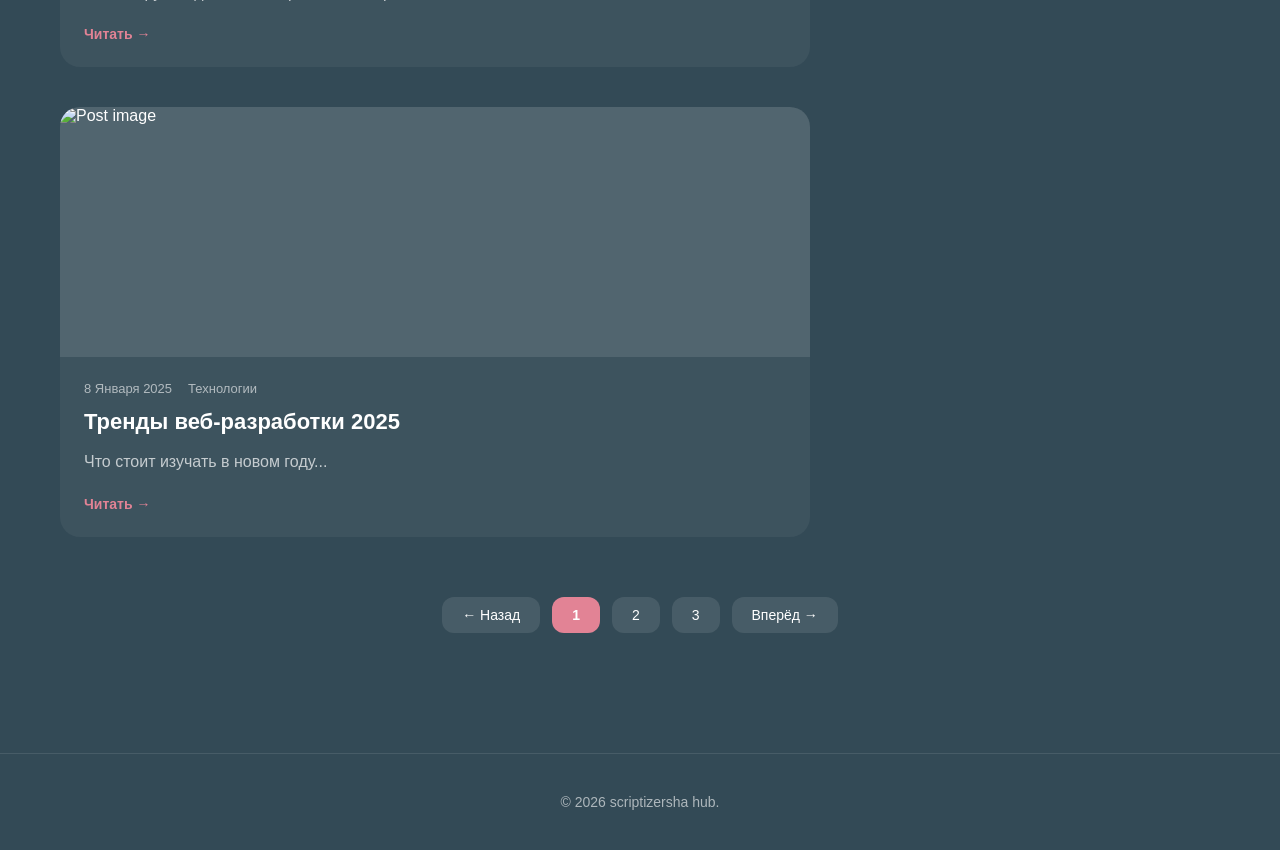
==== commit fba4dc9a: "Сверстана галлерея" ====
--- a/blog.html
+++ b/blog.html
@@ -22,6 +22,7 @@
                 <nav class="nav">
                     <a href="index.html" class="nav__link">Главная</a>
                     <a href="blog.html" class="nav__link">Блог</a>
+                    <a href="gallery.html" class="nav__link">Галерея</a>
                     <a href="games.html" class="nav__link">Игры</a>
                     <a href="support.html" class="nav__link">Поддержка</a>
                 </nav>
